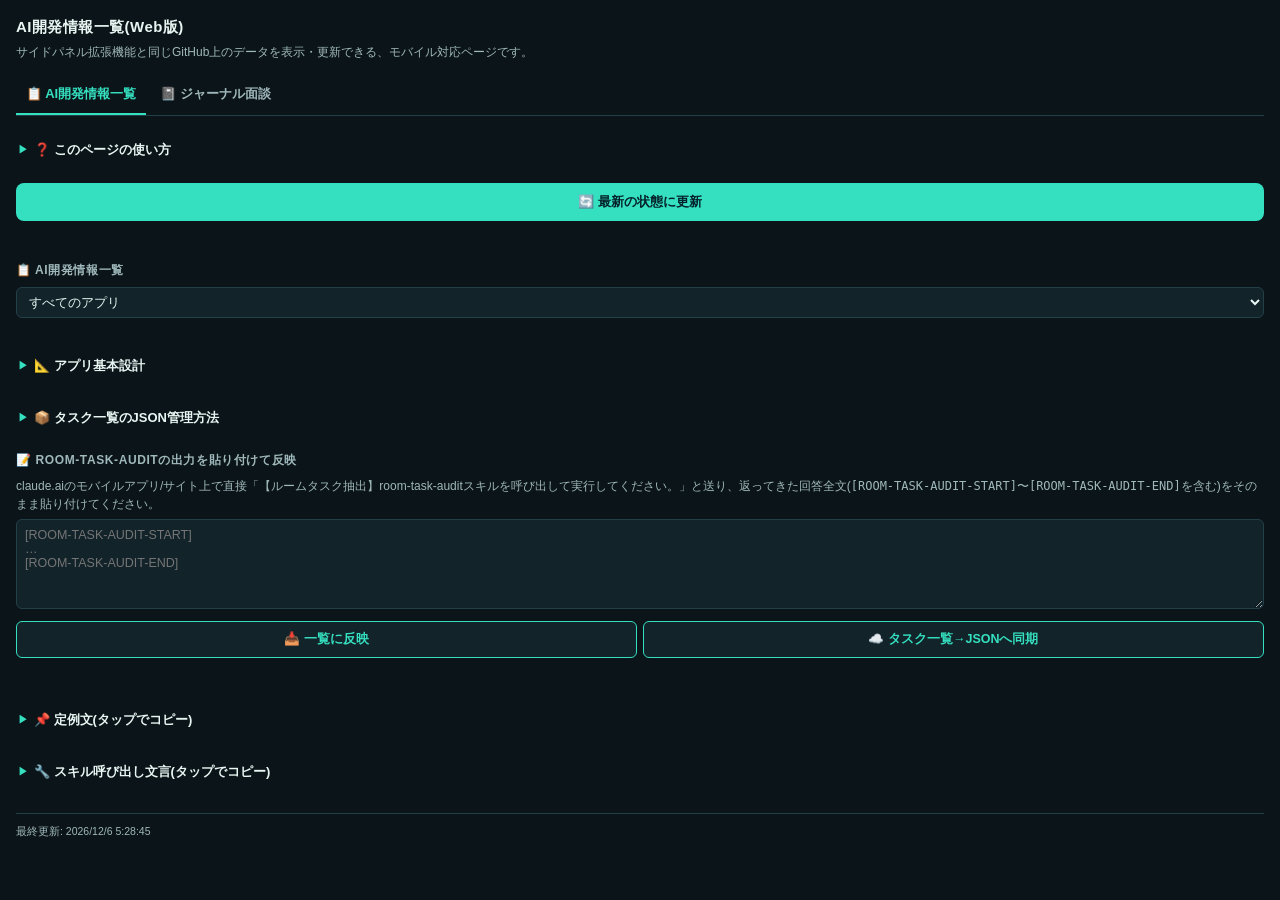
==== webapp/index.html @ d04d99c8 "「📓 ジャーナル面談」機能を追加(CVB-002) マネージャールームでの新規相談(標準10項目インタビュー)から実装。 1日をAIと音声で面談しながら振り返る機能。詳しい経緯・技術選定の理由は pr" ====
<!DOCTYPE html>
<html lang="ja">
<head>
<meta charset="UTF-8">
<meta name="viewport" content="width=device-width, initial-scale=1.0">
<title>AI開発情報一覧(Web版)</title>
<style>
  :root {
    --bg: #0b1418;
    --surface: #12232a;
    --panel-border: #234049;
    --ink: #e7f6f2;
    --ink-soft: #9fb8bb;
    --accent: #35e0c0;
    --danger: #ff7a7a;
  }
  * { box-sizing: border-box; }
  body {
    margin: 0;
    padding: 16px;
    background: var(--bg);
    color: var(--ink);
    font-family: -apple-system, BlinkMacSystemFont, "Hiragino Sans", "Yu Gothic", sans-serif;
    font-size: 14px;
    line-height: 1.5;
  }
  h1 {
    font-size: 15px;
    letter-spacing: 0.03em;
    margin: 0 0 4px;
  }
  .sub {
    color: var(--ink-soft);
    font-size: 12px;
    margin: 0 0 14px;
  }
  #refresh-btn {
    width: 100%;
    padding: 10px;
    font-size: 13px;
    font-weight: 700;
    background: var(--accent);
    color: #04222b;
    border: none;
    border-radius: 8px;
    cursor: pointer;
    margin-bottom: 6px;
  }
  #refresh-status {
    color: var(--ink-soft);
    font-size: 11.5px;
    margin-bottom: 18px;
    min-height: 1.4em;
  }
  #paste-audit {
    width: 100%;
    min-height: 90px;
    padding: 8px;
    font-size: 12.5px;
    background: var(--surface);
    color: var(--ink);
    border: 1px solid var(--panel-border);
    border-radius: 6px;
    font-family: inherit;
    resize: vertical;
    margin-bottom: 6px;
  }
  .btn-row { display: flex; gap: 6px; margin-bottom: 6px; }
  .btn-row button {
    flex: 1;
    padding: 9px;
    font-size: 12.5px;
    font-weight: 700;
    border: 1px solid var(--panel-border);
    border-radius: 6px;
    cursor: pointer;
    background: var(--surface);
    color: var(--ink);
  }
  #apply-audit-btn { border-color: var(--accent); color: var(--accent); }
  #sync-tracker-btn { border-color: var(--accent); color: var(--accent); }
  #audit-status {
    color: var(--ink-soft);
    font-size: 11.5px;
    margin-bottom: 4px;
    min-height: 1.4em;
  }
  section {
    margin-bottom: 22px;
  }
  /* 2026-09-19追加: PC版サイドパネルと同じ折りたたみスタイル(見出しをやや
     大きく、開閉が分かる矢印アイコン付き)。定例文・スキル呼び出し文言・
     使い方・JSON管理方法に共通で使う。 */
  .collapsible-block { margin-bottom: 16px; }
  .collapsible-summary {
    display: flex;
    align-items: center;
    gap: 6px;
    font-size: 13px;
    font-weight: 700;
    color: var(--ink);
    padding: 8px 2px;
    list-style: none;
    cursor: pointer;
  }
  .collapsible-summary::-webkit-details-marker { display: none; }
  .collapsible-summary::before {
    content: "▶";
    display: inline-block;
    font-size: 10px;
    color: var(--accent);
    transition: transform 0.15s ease;
  }
  .collapsible-block[open] > .collapsible-summary::before {
    transform: rotate(90deg);
  }
  .collapsible-body {
    padding: 4px 2px 2px;
    font-size: 12px;
    line-height: 1.6;
  }
  .collapsible-body p { margin: 0 0 8px; }
  .collapsible-body code {
    background: var(--surface);
    padding: 1px 4px;
    border-radius: 3px;
    font-size: 11px;
  }
  .section-title {
    font-size: 12px;
    font-weight: 700;
    color: var(--ink-soft);
    text-transform: uppercase;
    letter-spacing: 0.05em;
    margin-bottom: 8px;
  }
  #tracker-list { display: flex; flex-direction: column; gap: 8px; }
  .task-card {
    background: var(--surface);
    border: 1px solid var(--panel-border);
    border-radius: 8px;
    padding: 10px 12px;
  }
  .task-card-head {
    display: flex;
    justify-content: space-between;
    align-items: center;
    margin-bottom: 4px;
    font-size: 11px;
    color: var(--ink-soft);
  }
  .task-status {
    font-size: 10.5px;
    padding: 1px 7px;
    border-radius: 999px;
    border: 1px solid var(--panel-border);
  }
  .task-status.active { color: var(--accent); border-color: var(--accent); }
  .task-status.done { color: var(--ink-soft); }
  .task-summary { font-size: 13px; white-space: pre-wrap; word-break: break-word; }
  .task-room { color: var(--ink-soft); font-size: 11px; margin-top: 4px; }
  #tracker-empty { color: var(--ink-soft); font-size: 12.5px; }
  #tracker-repo-filter {
    width: 100%;
    box-sizing: border-box;
    font-size: 13px;
    font-family: inherit;
    padding: 6px 8px;
    margin-bottom: 8px;
    border: 1px solid var(--panel-border);
    border-radius: 6px;
    background: var(--surface);
    color: var(--ink);
  }
  .task-repo-badge {
    display: inline-block;
    font-size: 10px;
    font-weight: 700;
    padding: 1px 6px;
    border-radius: 3px;
    background: rgba(255, 255, 255, 0.08);
    color: var(--ink-soft);
    margin-bottom: 4px;
  }

  .phrase-list { display: flex; flex-direction: column; gap: 6px; }
  .phrase-btn {
    text-align: left;
    background: var(--surface);
    color: var(--ink);
    border: 1px solid var(--panel-border);
    border-radius: 6px;
    padding: 9px 12px;
    font-size: 13px;
    cursor: pointer;
    white-space: normal;
    word-break: break-word;
  }
  .phrase-btn:active { border-color: var(--accent); }
  .phrase-btn.copied { border-color: var(--accent); color: var(--accent); }
  /* 2026-09-19追加、ユーザー指示「?マークを追加してタップしたら説明を表示」 */
  .phrase-row { display: flex; align-items: stretch; gap: 6px; }
  .phrase-row .phrase-btn { flex: 1 1 auto; min-width: 0; }
  .phrase-help-btn {
    flex: 0 0 auto;
    width: 34px;
    background: var(--surface);
    color: var(--ink-soft);
    border: 1px solid var(--panel-border);
    border-radius: 6px;
    font-size: 13px;
    cursor: pointer;
  }
  .phrase-desc {
    font-size: 11.5px;
    color: var(--ink-soft);
    background: var(--surface);
    border: 1px solid var(--panel-border);
    border-radius: 6px;
    padding: 7px 10px;
    margin-top: -2px;
    line-height: 1.5;
  }

  /* 2026-09-27追加(CVB-002)。Knowledge-Dashboard(dashboard.html)の上部タブと
     同じ、下線スタイルのタブ切替。 */
  .tab-row {
    display: flex;
    gap: 4px;
    border-bottom: 1px solid var(--panel-border);
    margin-bottom: 16px;
    overflow-x: auto;
  }
  .tab-btn {
    background: none;
    border: none;
    border-bottom: 2px solid transparent;
    padding: 10px 10px;
    font-size: 13px;
    font-weight: 700;
    color: var(--ink-soft);
    cursor: pointer;
    white-space: nowrap;
    font-family: inherit;
  }
  .tab-btn:hover { color: var(--ink); }
  .tab-btn.active { color: var(--accent); border-bottom-color: var(--accent); }

  input[type="date"] {
    width: 100%;
    box-sizing: border-box;
    padding: 8px;
    font-size: 12.5px;
    font-family: inherit;
    background: var(--surface);
    color: var(--ink);
    border: 1px solid var(--panel-border);
    border-radius: 6px;
    margin-bottom: 6px;
  }
  #gem-prompt {
    width: 100%;
    min-height: 220px;
    padding: 8px;
    font-size: 11.5px;
    background: var(--surface);
    color: var(--ink);
    border: 1px solid var(--panel-border);
    border-radius: 6px;
    font-family: inherit;
    resize: vertical;
  }
  #journal-transcript {
    width: 100%;
    min-height: 140px;
    padding: 8px;
    font-size: 12.5px;
    background: var(--surface);
    color: var(--ink);
    border: 1px solid var(--panel-border);
    border-radius: 6px;
    font-family: inherit;
    resize: vertical;
    margin-bottom: 6px;
  }
  #journal-status { color: var(--ink-soft); font-size: 11.5px; margin-bottom: 4px; min-height: 1.4em; }
  #journal-list { display: flex; flex-direction: column; gap: 8px; }
  #journal-empty { color: var(--ink-soft); font-size: 12.5px; }
  .journal-card-body {
    max-height: 4.8em;
    overflow: hidden;
    cursor: pointer;
  }
  .journal-card-body.expanded { max-height: none; }

  footer {
    color: var(--ink-soft);
    font-size: 10.5px;
    margin-top: 24px;
    padding-top: 10px;
    border-top: 1px solid var(--panel-border);
  }

  /* 2026-09-27追加、PC版サイドパネルの「📐 基本設計」タブ(widget-design.html)と
     同じrequirements.jsonビューアーのモバイル版。PC版と同じくKnowledge-Dashboard
     版のロジックの移植で、ここでの編集はできない。 */
  :root { --warn: #e0ac4d; }
  #design-stats { display: flex; flex-wrap: wrap; gap: 6px; margin-bottom: 8px; }
  .design-stat-tile {
    background: var(--surface);
    border: 1px solid var(--panel-border);
    border-radius: 6px;
    padding: 6px 12px;
    text-align: center;
  }
  .design-stat-tile .num { font-size: 15px; font-weight: 700; color: var(--accent); }
  .design-stat-tile .label { font-size: 10px; color: var(--ink-soft); }
  #design-app-sel {
    width: 100%;
    box-sizing: border-box;
    font-size: 13px;
    font-family: inherit;
    padding: 6px 8px;
    margin-bottom: 10px;
    border: 1px solid var(--panel-border);
    border-radius: 6px;
    background: var(--surface);
    color: var(--ink);
  }
  #design-empty { color: var(--ink-soft); font-size: 12.5px; }
  .design-head { display: flex; flex-wrap: wrap; align-items: baseline; gap: 8px; margin: 0 0 6px; }
  .design-head h2 { font-size: 15px; margin: 0; color: var(--ink); }
  .design-tag {
    display: inline-block;
    font-size: 10.5px;
    font-weight: 700;
    padding: 1px 7px;
    border-radius: 4px;
    background: rgba(255, 255, 255, 0.08);
    color: var(--ink-soft);
  }
  .design-tag.repo { color: var(--accent); background: rgba(53, 224, 192, 0.12); }
  .design-flow-bar {
    font-size: 11px;
    color: var(--ink-soft);
    background: var(--surface);
    border: 1px solid var(--panel-border);
    border-radius: 6px;
    padding: 7px 10px;
    margin: 8px 0 12px;
  }
  .design-flow-bar .arrow { color: var(--panel-border); margin: 0 4px; }
  .design-qa-list { display: flex; flex-direction: column; gap: 10px; margin-bottom: 4px; }
  .design-qa-item { padding-bottom: 8px; border-bottom: 1px solid var(--panel-border); }
  .design-qa-item:last-child { border-bottom: none; padding-bottom: 0; }
  .design-qa-item .q { font-size: 11px; font-weight: 700; color: var(--ink-soft); margin: 0 0 3px; }
  .design-qa-item .q .n { display: inline-block; min-width: 16px; color: var(--accent); }
  .design-qa-item .a { font-size: 13px; line-height: 1.6; color: var(--ink); white-space: pre-wrap; word-break: break-word; }
  .design-section-title { font-size: 12.5px; font-weight: 700; color: var(--ink); margin: 16px 0 8px; }
  .concern-card {
    background: var(--surface);
    border: 1px solid var(--panel-border);
    border-radius: 6px;
    padding: 9px 11px;
    margin-bottom: 8px;
  }
  .concern-card.novel { border-color: var(--warn); }
  .concern-card .concern-id { font-size: 10px; color: var(--accent); }
  .concern-card.novel .concern-id { color: var(--warn); }
  .concern-card .concern-trend { font-size: 13px; font-weight: 700; color: var(--ink); margin: 3px 0 6px; }
  .concern-card dl { margin: 0; }
  .concern-card dt { font-size: 10px; text-transform: uppercase; letter-spacing: 0.04em; color: var(--ink-soft); margin-top: 5px; }
  .concern-card dd { margin: 1px 0 0; font-size: 12px; line-height: 1.55; color: var(--ink-soft); white-space: pre-wrap; word-break: break-word; }
  #design-gen-note { display: block; font-size: 10.5px; color: var(--ink-soft); margin-top: 10px; }
</style>
</head>
<body>

  <h1>AI開発情報一覧(Web版)</h1>
  <p class="sub">サイドパネル拡張機能と同じGitHub上のデータを表示・更新できる、モバイル対応ページです。</p>

  <!-- 2026-09-27追加(CVB-002)、ユーザー指示「一番上にタブを作りAI開発情報一覧と
       ジャーナル面談で分ける構成にしたい」。見た目はKnowledge-Dashboard(dashboard.html)
       の上部タブ(下線スタイル)に合わせている。 -->
  <div class="tab-row" role="tablist" id="tabRow">
    <button type="button" class="tab-btn active" id="tabBtnInfo" role="tab" aria-selected="true">📋 AI開発情報一覧</button>
    <button type="button" class="tab-btn" id="tabBtnJournal" role="tab" aria-selected="false">📓 ジャーナル面談</button>
  </div>

  <div class="tab-view" id="viewInfo">

  <details class="collapsible-block">
    <summary class="collapsible-summary">❓ このページの使い方</summary>
    <div class="collapsible-body">
      <p><strong>① タスク一覧</strong>: ページを開くと自動で最新のタスク一覧が表示されます。「🔄 最新の状態に更新」で再取得できます(見るだけで書き込みは発生しません)。</p>
      <p><strong>② room-task-auditの出力を貼り付けて反映</strong>: claude.aiのモバイルアプリ/サイトで直接「【ルームタスク抽出】room-task-auditスキルを呼び出して実行してください。」と送り、返ってきた回答全文をこのページの貼り付け欄へ貼ります。「📥 一覧に反映」で画面のタスク一覧が更新されます(この時点ではまだこの端末内だけの表示)。「☁️ タスク一覧→JSONへ同期」を押すと、GitHub上の<code>tracker.json</code>に実際に書き込まれ、他の端末(拡張機能のサイドパネルも含む)からも見えるようになります。</p>
      <p><strong>③ 📌定例文 / 🔧スキル呼び出し文言</strong>: タップするとその文言がクリップボードにコピーされます(このページには操作対象の入力欄が無いため、コピーしてclaude.aiの入力欄に自分で貼り付けてください)。</p>
      <p><strong>注意</strong>: タスクIDをタップしてルーム内の該当箇所へジャンプする機能は、ブラウザ拡張機能が必要なためこのページにはありません。②は「一覧に反映」だけでは同期されません。必ず「☁️ タスク一覧→JSONへ同期」まで押してください。</p>
    </div>
  </details>

  <button id="refresh-btn" type="button">🔄 最新の状態に更新</button>
  <div id="refresh-status"></div>

  <section>
    <div class="section-title">📋 AI開発情報一覧</div>
    <select id="tracker-repo-filter" title="アプリ(リポジトリ)で絞り込み">
      <option value="">すべてのアプリ</option>
    </select>
    <div id="tracker-list"></div>
    <div id="tracker-empty" style="display:none;">未解決のタスクはありません。</div>
  </section>

  <!-- 2026-09-27追加、PC版サイドパネルの「📐 基本設計」タブと同じ、progress-tracker-dashboard
       の data/requirements.json をそのままビューアー表示するだけの画面(編集はできない)。
       初回展開時に読み込む(常時表示のタスク一覧とは違い、別リポジトリへの追加fetchが
       発生するため、開いた時だけ取得する)。 -->
  <details class="collapsible-block" id="design-block">
    <summary class="collapsible-summary">📐 アプリ基本設計</summary>
    <div class="collapsible-body">
      <p class="sub" style="margin-bottom:6px;">新規アプリ構想の標準10項目インタビュー結果と、そのアプリで検討済みの懸念点(concernReview)を表示します。データは<code>data/requirements.json</code>(gurii-gabreh/progress-tracker-dashboard)を直接fetchして表示しているだけで、この画面での編集はできません。</p>
      <div id="design-stats"></div>
      <select id="design-app-sel"></select>
      <div id="design-empty" style="display:none;">要件定義シートがまだ登録されていません。</div>
      <div id="design-detail"></div>
      <span id="design-gen-note"></span>
    </div>
  </details>

  <details class="collapsible-block">
    <summary class="collapsible-summary">📦 タスク一覧のJSON管理方法</summary>
    <div class="collapsible-body">
      <p>タスク一覧(未解決の相談・作業)は、PC版(サイドパネル拡張機能)とモバイル版(このページ)の両方から更新でき、どちらも同じGitHub上の<code>data/tracker.json</code>を共有しています。</p>
      <p><strong>PC版</strong>: 「🔍 抽出」を押すとroom-task-auditスキルがルームを最初から読み返し、その時点の未解決タスクだけで一覧を丸ごと置き換えます(ローカル表示のみ)。「☁️ タスク一覧→JSONへ同期」でGitHubへ書き込みます。</p>
      <p><strong>モバイル版</strong>: 上記②の通り、貼り付けた回答で一覧を丸ごと置き換えます(差分ではありません)。同期ボタンも同じ仕組みです。</p>
      <p><strong>重複・競合</strong>: どちらも「丸ごと置き換え」方式のため重複登録はされません。ただしPC・モバイルが別々の内容を持ったまま両方同期すると、後から同期した方が前の内容を完全に上書きします(マージはしない仕様、2026-09-19確認済み)。</p>
      <p><strong>生ログとの違い</strong>: 上記のtracker.jsonとは別に、会話の生ログは<code>room-log.json</code>/<code>knowledge-log.json</code>へ「前回から増えた分だけ」を差分方式で蓄積し、週次Routineがそのうち前回処理した時点より新しい分だけをAIが判断して<code>weekly-digest.json</code>(傾向分析用の永続ナレッジ)へ要約を追記します。</p>
    </div>
  </details>

  <section>
    <div class="section-title">📝 room-task-auditの出力を貼り付けて反映</div>
    <p class="sub" style="margin-bottom:6px;">claude.aiのモバイルアプリ/サイト上で直接「【ルームタスク抽出】room-task-auditスキルを呼び出して実行してください。」と送り、返ってきた回答全文(<code>[ROOM-TASK-AUDIT-START]〜[ROOM-TASK-AUDIT-END]</code>を含む)をそのまま貼り付けてください。</p>
    <textarea id="paste-audit" placeholder="[ROOM-TASK-AUDIT-START]&#10;…&#10;[ROOM-TASK-AUDIT-END]"></textarea>
    <div class="btn-row">
      <button id="apply-audit-btn" type="button">📥 一覧に反映</button>
      <button id="sync-tracker-btn" type="button">☁️ タスク一覧→JSONへ同期</button>
    </div>
    <div id="audit-status"></div>
  </section>

  <details class="collapsible-block">
    <summary class="collapsible-summary">📌 定例文(タップでコピー)</summary>
    <div class="collapsible-body">
      <div id="phrase-list" class="phrase-list"></div>
    </div>
  </details>

  <details class="collapsible-block">
    <summary class="collapsible-summary">🔧 スキル呼び出し文言(タップでコピー)</summary>
    <div class="collapsible-body">
      <div id="skill-phrase-list" class="phrase-list"></div>
    </div>
  </details>

  </div><!-- /#viewInfo -->

  <!-- 2026-09-27追加(CVB-002)、ユーザー指示「1日の振り返りをAIと面談しながらやりたい」。
       面談そのものはGeminiアプリ(Gemini Live+Gems)側で行い、ここでは(1)Gem設定用の
       面談官プロンプトの提供、(2)面談終了後に自動保存されるトランスクリプトの貼り付け・
       保存、(3)過去の記録の一覧表示、のみを担当する(AIによる要約はしない、生データのまま
       data/journal.jsonへ保存する)。 -->
  <div class="tab-view" id="viewJournal" style="display:none;">

    <details class="collapsible-block" open>
      <summary class="collapsible-summary">❓ 使い方</summary>
      <div class="collapsible-body">
        <p><strong>①</strong> Geminiアプリで、下の「面談官プロンプト」を貼ったGem(またはそのGem)を開き、音声で面談する。</p>
        <p><strong>②</strong> 面談を終了すると、Gemini Liveのトランスクリプト(文字起こし)がチャット履歴に自動保存されるので、それをコピーする。</p>
        <p><strong>③</strong> 下の貼り付け欄にそのまま貼って「💾 保存」を押す。AIによる要約はせず、貼った内容がそのまま記録されます。</p>
      </div>
    </details>

    <details class="collapsible-block">
      <summary class="collapsible-summary">🎙️ Gemの面談官プロンプト(コピー用)</summary>
      <div class="collapsible-body">
        <p class="sub" style="margin-bottom:6px;">Geminiアプリの「Gem」作成画面の指示欄に、これをそのまま貼り付けてください。</p>
        <textarea id="gem-prompt" rows="16" readonly></textarea>
        <div class="btn-row">
          <button id="copy-gem-prompt-btn" type="button">📋 プロンプトをコピー</button>
        </div>
      </div>
    </details>

    <section>
      <div class="section-title">📝 面談後のトランスクリプトを貼って記録</div>
      <label class="sub" style="display:block;margin-bottom:4px;" for="journal-date">振り返り対象の日付</label>
      <input type="date" id="journal-date">
      <textarea id="journal-transcript" placeholder="Gemini Liveのトランスクリプトをそのまま貼り付けてください"></textarea>
      <div class="btn-row">
        <button id="save-journal-btn" type="button">💾 保存</button>
      </div>
      <div id="journal-status"></div>
    </section>

    <section>
      <div class="section-title">📖 過去のジャーナル</div>
      <div id="journal-list"></div>
      <div id="journal-empty" style="display:none;">まだ記録がありません。</div>
    </section>

  </div><!-- /#viewJournal -->

  <footer id="last-updated"></footer>

<script>
  // このページはdata/tracker.json・data/templates.jsonをGitHub Pages経由で
  // 読み込んで表示する(2026-09-19追加、ユーザー指示「携帯で見るように、
  // サイドアプリの一覧部分だけをwebアプリで見えるようにしたい」)。
  // 「🔄 最新の状態に更新」は、GitHub上の最新JSONを再取得して画面を再描画する
  // だけ(キャッシュバスティングのみ、書き込みなし)。
  // タスクIDクリックでのページ内ジャンプ(拡張機能のcontent.js依存機能)は、
  // ブラウザ拡張機能が無いと成立しないためこのページには実装していない。
  //
  // 2026-09-19追加(ユーザー指示「Claudeで(room-task-auditを)実行させた内容を
  // 特定の部分に貼ればjsonを更新できるようにしろ、サイドアプリと同じ動きにしろ」):
  // 拡張機能の無いモバイル環境(claude.aiのアプリ/サイトを直接使う場合)でも
  // 同じ結果を得られるよう、room-task-auditの出力テキストを貼り付ける欄を追加。
  // 「📥 一覧に反映」で解析してこのページの表示を置き換え(サイドパネルの
  // TrackerStore.setItems()と同じ「丸ごと置き換え」方式)、「☁️ タスク一覧→
  // JSONへ同期」でGAS経由でdata/tracker.jsonへ書き込む(拡張機能のsyncGithubBtnと
  // 同じエンドポイント・同じペイロード形式)。

  const CVB_GAS_URL = "https://script.google.com/macros/s/AKfycbwo94DdC2eg0LFpfISBtca7gfZt0CuUnI4fb7apfxE2mP256AAD39S_6NxyzGrL6ps/exec";

  const trackerListEl = document.getElementById("tracker-list");
  const trackerEmptyEl = document.getElementById("tracker-empty");
  const trackerRepoFilterEl = document.getElementById("tracker-repo-filter");
  let trackerRepoFilter = ""; // ""=すべて。2026-09-27追加、ユーザー指示(アプリ単位の絞り込み)
  const phraseListEl = document.getElementById("phrase-list");
  const skillPhraseListEl = document.getElementById("skill-phrase-list");
  const refreshBtn = document.getElementById("refresh-btn");
  const refreshStatusEl = document.getElementById("refresh-status");
  const lastUpdatedEl = document.getElementById("last-updated");
  const pasteAuditEl = document.getElementById("paste-audit");
  const applyAuditBtn = document.getElementById("apply-audit-btn");
  const syncTrackerBtn = document.getElementById("sync-tracker-btn");
  const auditStatusEl = document.getElementById("audit-status");

  let currentTrackerItems = [];

  // 2026-09-27追加、ユーザー指示: manager-room上では複数アプリの話がランダムに出るため、
  // タスク一覧を「どのアプリ(リポジトリ)の話か」で絞り込めるようにする(PC版sidepanel.jsと同じ仕様)。
  function renderTrackerRepoFilterOptions(allItems) {
    const repos = new Set(allItems.map((item) => item.repo || "不明"));
    const prevValue = trackerRepoFilterEl.value;
    trackerRepoFilterEl.innerHTML = `<option value="">すべてのアプリ</option>`;
    Array.from(repos)
      .sort((a, b) => a.localeCompare(b, "ja"))
      .forEach((repo) => {
        const opt = document.createElement("option");
        opt.value = repo;
        opt.textContent = repo;
        trackerRepoFilterEl.appendChild(opt);
      });
    if (repos.has(prevValue) || prevValue === "") {
      trackerRepoFilterEl.value = prevValue;
      trackerRepoFilter = prevValue;
    } else {
      trackerRepoFilterEl.value = "";
      trackerRepoFilter = "";
    }
  }

  trackerRepoFilterEl.addEventListener("change", () => {
    trackerRepoFilter = trackerRepoFilterEl.value;
    renderTracker(currentTrackerItems);
  });

  function renderTracker(items) {
    currentTrackerItems = items || [];
    trackerListEl.innerHTML = "";
    const allActiveItems = (items || []).filter((i) => (i.status || "active") !== "done");
    renderTrackerRepoFilterOptions(allActiveItems);
    const activeItems = trackerRepoFilter
      ? allActiveItems.filter((i) => (i.repo || "不明") === trackerRepoFilter)
      : allActiveItems;
    trackerEmptyEl.style.display = activeItems.length ? "none" : "block";
    activeItems.forEach((item) => {
      const card = document.createElement("div");
      card.className = "task-card";
      const repoBadge = document.createElement("div");
      repoBadge.className = "task-repo-badge";
      repoBadge.textContent = item.repo || "不明";
      const head = document.createElement("div");
      head.className = "task-card-head";
      const idSpan = document.createElement("span");
      idSpan.textContent = "タスクID: " + (item.id ?? "");
      const statusSpan = document.createElement("span");
      statusSpan.className = "task-status " + ((item.status || "active") === "done" ? "done" : "active");
      statusSpan.textContent = (item.status || "active") === "done" ? "完了" : "作業中";
      head.appendChild(idSpan);
      head.appendChild(statusSpan);
      const summary = document.createElement("div");
      summary.className = "task-summary";
      summary.textContent = item.summary || "";
      const room = document.createElement("div");
      room.className = "task-room";
      const src = item.source || {};
      room.textContent = [src.title, src.mode].filter(Boolean).join(" / ") || "";
      card.appendChild(repoBadge);
      card.appendChild(head);
      card.appendChild(summary);
      if (room.textContent) card.appendChild(room);
      trackerListEl.appendChild(card);
    });
  }

  async function copyToClipboard(text, btn) {
    try {
      await navigator.clipboard.writeText(text);
      btn.classList.add("copied");
      const original = btn.dataset.originalText || btn.textContent;
      btn.dataset.originalText = original;
      btn.textContent = "コピーしました";
      setTimeout(() => {
        btn.classList.remove("copied");
        btn.textContent = original;
      }, 1200);
    } catch (e) {
      alert("コピーに失敗しました: " + e.message);
    }
  }

  // 2026-09-19追加、ユーザー指示「?マークを追加してタップしたら説明を表示」:
  // スキル呼び出し文言にdescription(使いどころ)がある場合、ボタン横に❓アイコンを
  // 表示し、タップで説明の開閉をトグルする(PC版sidepanel.jsと同じ方式)。
  function renderTemplates(templates) {
    phraseListEl.innerHTML = "";
    skillPhraseListEl.innerHTML = "";
    (templates || []).forEach((t) => {
      const btn = document.createElement("button");
      btn.type = "button";
      btn.className = "phrase-btn";
      btn.textContent = t.text;
      btn.addEventListener("click", () => copyToClipboard(t.text, btn));

      if (t.type === "skill" && t.description) {
        const row = document.createElement("div");
        row.className = "phrase-row";
        const helpBtn = document.createElement("button");
        helpBtn.type = "button";
        helpBtn.className = "phrase-help-btn";
        helpBtn.textContent = "❓";
        const descEl = document.createElement("div");
        descEl.className = "phrase-desc";
        descEl.textContent = t.description;
        descEl.style.display = "none";
        helpBtn.addEventListener("click", () => {
          descEl.style.display = descEl.style.display === "none" ? "block" : "none";
        });
        row.appendChild(btn);
        row.appendChild(helpBtn);
        skillPhraseListEl.appendChild(row);
        skillPhraseListEl.appendChild(descEl);
      } else {
        (t.type === "skill" ? skillPhraseListEl : phraseListEl).appendChild(btn);
      }
    });
  }

  async function loadAll() {
    refreshStatusEl.textContent = "読み込み中…";
    try {
      const [trackerRes, templatesRes] = await Promise.all([
        fetch(`data/tracker.json?t=${Date.now()}`, { cache: "no-store" }),
        fetch(`data/templates.json?t=${Date.now()}`, { cache: "no-store" }),
      ]);
      if (trackerRes.ok) {
        const trackerJson = await trackerRes.json();
        renderTracker(trackerJson.items || []);
      } else {
        refreshStatusEl.textContent = `タスク一覧の取得に失敗しました(HTTP ${trackerRes.status})`;
      }
      if (templatesRes.ok) {
        const templatesJson = await templatesRes.json();
        renderTemplates(templatesJson.templates || []);
      }
      refreshStatusEl.textContent = "";
      lastUpdatedEl.textContent = "最終更新: " + new Date().toLocaleString("ja-JP");
    } catch (e) {
      refreshStatusEl.textContent = "通信エラー: " + e.message;
    }
  }

  // sidepanel.jsのparseAuditResponse()と同じロジック(2026-09-19修正版:
  // 改行分割ではなくグローバル正規表現で全件抽出する方式)。room-task-auditの
  // 出力をMarkdownとして描画・textContent抽出すると<li>間に改行が入らず複数件が
  // 1行に連結されることがあるため、改行の有無に依存しない実装にしている。
  function parseAuditResponse(text) {
    const block = (text || "").match(/\[ROOM-TASK-AUDIT-START\]([\s\S]*?)\[ROOM-TASK-AUDIT-END\]/);
    if (!block) return null;
    const body = block[1].trim();
    if (!body || body.includes("未解決の項目はありません")) return [];
    // 2026-09-27追加、ユーザー指示: manager-room上では複数アプリの話がランダムに出るため、
    // room-task-auditが「リポジトリ」フィールドを付与する(sidepanel.jsと同じ仕様)。
    // 旧形式(このフィールドが無い監査結果)との後方互換のため任意(?:...)?にしている。
    const itemRe = /種別:\s*(相談|未完了作業)\s*\|\s*(?:リポジトリ:\s*(.+?)\s*\|\s*)?内容:\s*(.+?)\s*\|\s*引用:\s*"(.*?)"\s*\|\s*不確実:\s*(はい|いいえ)/g;
    const items = [];
    let m;
    while ((m = itemRe.exec(body)) !== null) {
      items.push({
        kind: m[1],
        repo: m[2] ? m[2].trim() : null,
        summary: m[3].trim(),
        quote: m[4],
        uncertain: m[5] === "はい",
      });
    }
    return items;
  }

  applyAuditBtn.addEventListener("click", () => {
    const raw = pasteAuditEl.value;
    const parsed = parseAuditResponse(raw);
    if (parsed === null) {
      auditStatusEl.textContent = "解析に失敗しました([ROOM-TASK-AUDIT-START]〜[ROOM-TASK-AUDIT-END]を含む全文を貼り付けてください)";
      return;
    }
    const now = Date.now();
    const items = parsed.map((raw2, idx) => ({
      id: `${now}_${idx}`,
      kind: raw2.kind,
      repo: raw2.repo || null,
      summary: raw2.summary,
      quote: raw2.quote || "",
      uncertain: !!raw2.uncertain,
      status: "active",
      source: { mode: "claude", title: "モバイル貼り付け", url: "" },
      createdAt: now,
    }));
    renderTracker(items);
    auditStatusEl.textContent = items.length
      ? `${items.length}件を一覧に反映しました(まだGitHubへは同期されていません。「☁️ タスク一覧→JSONへ同期」を押してください)`
      : "未解決の項目はありませんでした";
  });

  syncTrackerBtn.addEventListener("click", async () => {
    auditStatusEl.textContent = "GitHubへ同期中…";
    try {
      const res = await fetch(CVB_GAS_URL, {
        method: "POST",
        body: JSON.stringify({ action: "saveTracker", tracker: { items: currentTrackerItems } }),
      });
      const json = await res.json();
      if (json.status === "ok") {
        auditStatusEl.textContent = "GitHubへ同期しました";
      } else {
        auditStatusEl.textContent = "GitHub同期エラー: " + (json.message || "不明なエラー");
      }
    } catch (e) {
      auditStatusEl.textContent = "GitHub同期エラー(通信失敗): " + e.message;
    }
  });

  refreshBtn.addEventListener("click", loadAll);
  loadAll();

  // 2026-09-27追加: PC版サイドパネルの「📐 基本設計」タブ(widget-design.html)と
  // 同じロジックの移植(Knowledge-Dashboard版のさらに移植元)。
  const REQUIREMENTS_URL =
    "https://raw.githubusercontent.com/gurii-gabreh/progress-tracker-dashboard/main/data/requirements.json";
  const designStatsEl = document.getElementById("design-stats");
  const designAppSelEl = document.getElementById("design-app-sel");
  const designEmptyEl = document.getElementById("design-empty");
  const designDetailEl = document.getElementById("design-detail");
  const designGenNoteEl = document.getElementById("design-gen-note");
  let designData = null;
  let designLoaded = false;
  let designSelectedId = null;

  function escapeHtml(s) {
    return String(s || "")
      .replace(/&/g, "&amp;")
      .replace(/</g, "&lt;")
      .replace(/>/g, "&gt;")
      .replace(/"/g, "&quot;")
      .replace(/'/g, "&#39;");
  }

  function designAppLabel(req) {
    return `${req.repo} — ${req.title}`;
  }

  function renderDesignStats() {
    const reqs = (designData && designData.requirements) || [];
    const statusCounts = {};
    reqs.forEach((r) => {
      const s = r.status || "不明";
      statusCounts[s] = (statusCounts[s] || 0) + 1;
    });
    const tiles = [
      { num: reqs.length, label: "登録アプリ数" },
      ...Object.entries(statusCounts).map(([status, num]) => ({ num, label: status })),
    ];
    designStatsEl.innerHTML = tiles
      .map((t) => `<div class="design-stat-tile"><div class="num">${t.num}</div><div class="label">${escapeHtml(t.label)}</div></div>`)
      .join("");
  }

  function renderDesignAppOptions() {
    const reqs = (designData && designData.requirements) || [];
    designAppSelEl.innerHTML = "";
    reqs.forEach((req) => {
      const opt = document.createElement("option");
      opt.value = req.id;
      opt.textContent = designAppLabel(req);
      designAppSelEl.appendChild(opt);
    });
    if (reqs.length) {
      if (!designSelectedId || !reqs.some((r) => r.id === designSelectedId)) {
        designSelectedId = reqs[0].id;
      }
      designAppSelEl.value = designSelectedId;
    }
  }

  function findConcernById(concernsItems, id) {
    return (concernsItems || []).find((c) => c.id === id);
  }

  function renderConcernCard(review, concernsItems) {
    if (review.concernId) {
      const master = findConcernById(concernsItems, review.concernId);
      const trend = master ? master.trend : "(懸念点マスタに見つかりません)";
      return `
        <div class="concern-card">
          <span class="concern-id">${escapeHtml(review.concernId)}</span>
          <div class="concern-trend">${escapeHtml(trend || "")}</div>
          <dl>
            <dt>該当した理由</dt><dd>${escapeHtml(review.matchedBecause || "")}</dd>
            <dt>相談した結果・最終的な結論</dt><dd>${escapeHtml(review.resolution || "")}</dd>
          </dl>
        </div>`;
    }
    return `
      <div class="concern-card novel">
        <span class="concern-id">新規懸念(concerns未登録)</span>
        <div class="concern-trend">${escapeHtml(review.description || "")}</div>
        <dl>
          <dt>相談した結果・最終的な結論</dt><dd>${escapeHtml(review.resolution || "")}</dd>
        </dl>
      </div>`;
  }

  function renderDesignDetail() {
    const reqs = (designData && designData.requirements) || [];
    const concernsItems = (designData && designData.concerns && designData.concerns.items) || [];

    if (!reqs.length) {
      designDetailEl.innerHTML = "";
      designEmptyEl.style.display = "block";
      return;
    }
    designEmptyEl.style.display = "none";

    const req = reqs.find((r) => r.id === designSelectedId) || reqs[0];

    const qaHtml = (req.answers || [])
      .map(
        (a) => `
        <div class="design-qa-item">
          <div class="q"><span class="n">${a.n}.</span>${escapeHtml(a.question || "")}</div>
          <div class="a">${escapeHtml(a.answer || "")}</div>
        </div>`
      )
      .join("");

    const reviewItems = req.concernReview || [];
    const reviewHtml = reviewItems.length
      ? reviewItems.map((r) => renderConcernCard(r, concernsItems)).join("")
      : `<p style="font-size:12px;color:var(--ink-soft);margin:0;">このアプリで該当した懸念点はありません。</p>`;

    const masterHtml = concernsItems
      .map(
        (c) => `
        <div class="concern-card">
          <span class="concern-id">${escapeHtml(c.id)}</span>
          <div class="concern-trend">${escapeHtml(c.trend || "")}</div>
          <dl>
            <dt>対策</dt><dd>${escapeHtml(c.mitigation || "")}</dd>
          </dl>
        </div>`
      )
      .join("");

    designDetailEl.innerHTML = `
      <div class="design-head">
        <h2>${escapeHtml(req.title || req.repo || "")}</h2>
        <span class="design-tag repo">${escapeHtml(req.repo || "")}</span>
        <span class="design-tag">${escapeHtml(req.status || "不明")}</span>
      </div>
      <div class="design-flow-bar">① 標準10項目に回答<span class="arrow">→</span>② まとめて懸念点(concerns)と照合</div>
      <div class="design-qa-list">${qaHtml}</div>
      <div class="design-section-title">⚠️ このアプリで該当した懸念点(concernReview)</div>
      ${reviewHtml}
      <div class="design-section-title">📖 懸念点マスタ一覧(concerns)</div>
      ${masterHtml}
    `;
  }

  designAppSelEl.addEventListener("change", (e) => {
    designSelectedId = e.target.value;
    renderDesignDetail();
  });

  async function loadDesign() {
    if (designLoaded) return;
    designLoaded = true;
    try {
      const res = await fetch(`${REQUIREMENTS_URL}?t=${Date.now()}`, { cache: "no-store" });
      if (!res.ok) throw new Error(`HTTP ${res.status}`);
      designData = await res.json();
    } catch (e) {
      designData = null;
    }
    renderDesignStats();
    renderDesignAppOptions();
    renderDesignDetail();
    designGenNoteEl.textContent = designData
      ? "取得元: raw.githubusercontent.com(progress-tracker-dashboard、キャッシュ無し毎回取得)"
      : "取得に失敗しました。時間を置いて再度開いてください。";
  }

  document.getElementById("design-block").addEventListener("toggle", (e) => {
    if (e.target.open) loadDesign();
  });

  // ---- 最上位タブ(AI開発情報一覧 / ジャーナル面談) ----
  // 2026-09-27追加(CVB-002)、ユーザー指示「一番上にタブを作り、AI開発情報一覧と
  // ジャーナル面談で分ける構成にしたい」。
  const tabBtnInfoEl = document.getElementById("tabBtnInfo");
  const tabBtnJournalEl = document.getElementById("tabBtnJournal");
  const viewInfoEl = document.getElementById("viewInfo");
  const viewJournalEl = document.getElementById("viewJournal");
  let journalHistoryLoaded = false;

  function setTopTab(tab) {
    const isInfo = tab === "info";
    tabBtnInfoEl.classList.toggle("active", isInfo);
    tabBtnJournalEl.classList.toggle("active", !isInfo);
    tabBtnInfoEl.setAttribute("aria-selected", String(isInfo));
    tabBtnJournalEl.setAttribute("aria-selected", String(!isInfo));
    viewInfoEl.style.display = isInfo ? "block" : "none";
    viewJournalEl.style.display = isInfo ? "none" : "block";
    if (!isInfo && !journalHistoryLoaded) {
      journalHistoryLoaded = true;
      loadJournalHistory();
    }
  }
  tabBtnInfoEl.addEventListener("click", () => setTopTab("info"));
  tabBtnJournalEl.addEventListener("click", () => setTopTab("journal"));

  // ---- ジャーナル面談 ----
  // 面談そのものはGeminiアプリ(Gemini Live+Gem)側で行う。ここが担当するのは
  // (1)Gem設定用プロンプトの提供、(2)面談後トランスクリプトの貼り付け保存、
  // (3)過去記録の一覧表示のみ(AIによる要約・構造化はしない、CVB-002参照)。
  const GEM_PROMPT_TEXT = `あなたは「1日の振り返り面談」を担当するAIです。ユーザーと音声で自然に会話してください。

## 進め方
1. まず今日あった出来事を、決まった質問を1つずつ聞きながら振り返る(一度に複数質問しない、1つ答えが返ってきたら次へ)。
   決まった質問:
   - 今日できたことは?(できたことについて、良かった点・悪かった点の両方を聞く)
   - 今日できなかったことは?(できなかったことについて、良かった点・悪かった点の両方を聞く)
   - 明日の目標は?
2. 決まった質問が終わったら、そのまま自然に雑談・相談へ移ってよい。ユーザーが話したい話題があればそちらを優先する。
3. 相談・質問された内容には、添付されているナレッジ(参考ファイル)があればそれを踏まえて答える。ナレッジに無い最新情報が必要な場合は検索して確認し、不確かなことは「確認できていません」と正直に伝える。推測で断定しない。

## 聞き方のルール
- 「できたこと」「できなかったこと」それぞれについて、良かった点・悪かった点の両方を必ず言ってもらう(片方しか出てこなければ、もう片方も聞く)。
  例:「できなかったこと」に対しても、単に悪い面だけでなく「その中で良かった面(気づけた、途中まではできた等)」も聞く。
- 答えが曖昧・抽象的だと感じたら、そこで終わらせず「具体的には?」「例えば?」のように深掘りする。
- 「悪かった点・できなかったこと」が出てきたら、必ずその対策(次どうするか)まで聞く。指摘して終わりにしない。
- 話していて落ち込んでいる・元気がないと感じたら、指摘や深掘りより先に励ましの言葉をかける(無理に前向きな結論へ誘導はしない、まず気持ちを受け止める)。

## 話し方
- フランクに、友達と話すような口調で接する(敬語・丁寧語は基本使わない)。
- 相手の話を遮らず、相槌や短い共感を挟みながら、聞き役中心で進める。
- 1回の発言は長すぎないようにする(講義調にならないように)。

## やらないこと
- 会話の途中や最後に、内容を勝手に要約・まとめようとしない(記録は会話終了後の文字起こしで別途行うため、要約は不要)。
- 決めつけ・説教めいた助言をしない。`;

  const gemPromptEl = document.getElementById("gem-prompt");
  const copyGemPromptBtn = document.getElementById("copy-gem-prompt-btn");
  const journalDateEl = document.getElementById("journal-date");
  const journalTranscriptEl = document.getElementById("journal-transcript");
  const saveJournalBtn = document.getElementById("save-journal-btn");
  const journalStatusEl = document.getElementById("journal-status");
  const journalListEl = document.getElementById("journal-list");
  const journalEmptyEl = document.getElementById("journal-empty");

  gemPromptEl.value = GEM_PROMPT_TEXT;
  copyGemPromptBtn.addEventListener("click", () => copyToClipboard(GEM_PROMPT_TEXT, copyGemPromptBtn));

  function todayLocalISODate() {
    const d = new Date();
    const tzOffsetMs = d.getTimezoneOffset() * 60000;
    return new Date(d.getTime() - tzOffsetMs).toISOString().slice(0, 10);
  }
  journalDateEl.value = todayLocalISODate();

  function renderJournalList(entries) {
    journalListEl.innerHTML = "";
    const sorted = (entries || []).slice().sort((a, b) => (b.date || "").localeCompare(a.date || ""));
    journalEmptyEl.style.display = sorted.length ? "none" : "block";
    journalEmptyEl.textContent = "まだ記録がありません。";
    sorted.forEach((entry) => {
      const card = document.createElement("div");
      card.className = "task-card";
      const head = document.createElement("div");
      head.className = "task-card-head";
      head.textContent = entry.date || "(日付不明)";
      const body = document.createElement("div");
      body.className = "task-summary journal-card-body";
      body.textContent = entry.rawTranscript || "";
      body.title = "タップで全文表示/折りたたみ";
      body.addEventListener("click", () => body.classList.toggle("expanded"));
      card.appendChild(head);
      card.appendChild(body);
      journalListEl.appendChild(card);
    });
  }

  async function loadJournalHistory() {
    try {
      const res = await fetch(`data/journal.json?t=${Date.now()}`, { cache: "no-store" });
      if (!res.ok) {
        renderJournalList([]);
        return;
      }
      const data = await res.json();
      renderJournalList(data.entries || []);
    } catch (e) {
      journalListEl.innerHTML = "";
      journalEmptyEl.style.display = "block";
      journalEmptyEl.textContent = "取得に失敗しました: " + e.message;
    }
  }

  saveJournalBtn.addEventListener("click", async () => {
    const transcript = journalTranscriptEl.value.trim();
    if (!transcript) {
      journalStatusEl.textContent = "貼り付け内容が空です";
      return;
    }
    const entry = {
      id: `${Date.now()}`,
      date: journalDateEl.value || todayLocalISODate(),
      rawTranscript: transcript,
      createdAt: Date.now(),
      analyzed: false,
    };
    journalStatusEl.textContent = "保存中…";
    try {
      const res = await fetch(CVB_GAS_URL, {
        method: "POST",
        body: JSON.stringify({ action: "saveJournal", entry }),
      });
      const json = await res.json();
      if (json.status === "ok") {
        journalStatusEl.textContent = "保存しました";
        journalTranscriptEl.value = "";
        journalHistoryLoaded = true;
        loadJournalHistory();
      } else {
        journalStatusEl.textContent = "保存エラー: " + (json.message || "不明なエラー");
      }
    } catch (e) {
      journalStatusEl.textContent = "通信エラー(保存失敗): " + e.message;
    }
  });
</script>
</body>
</html>
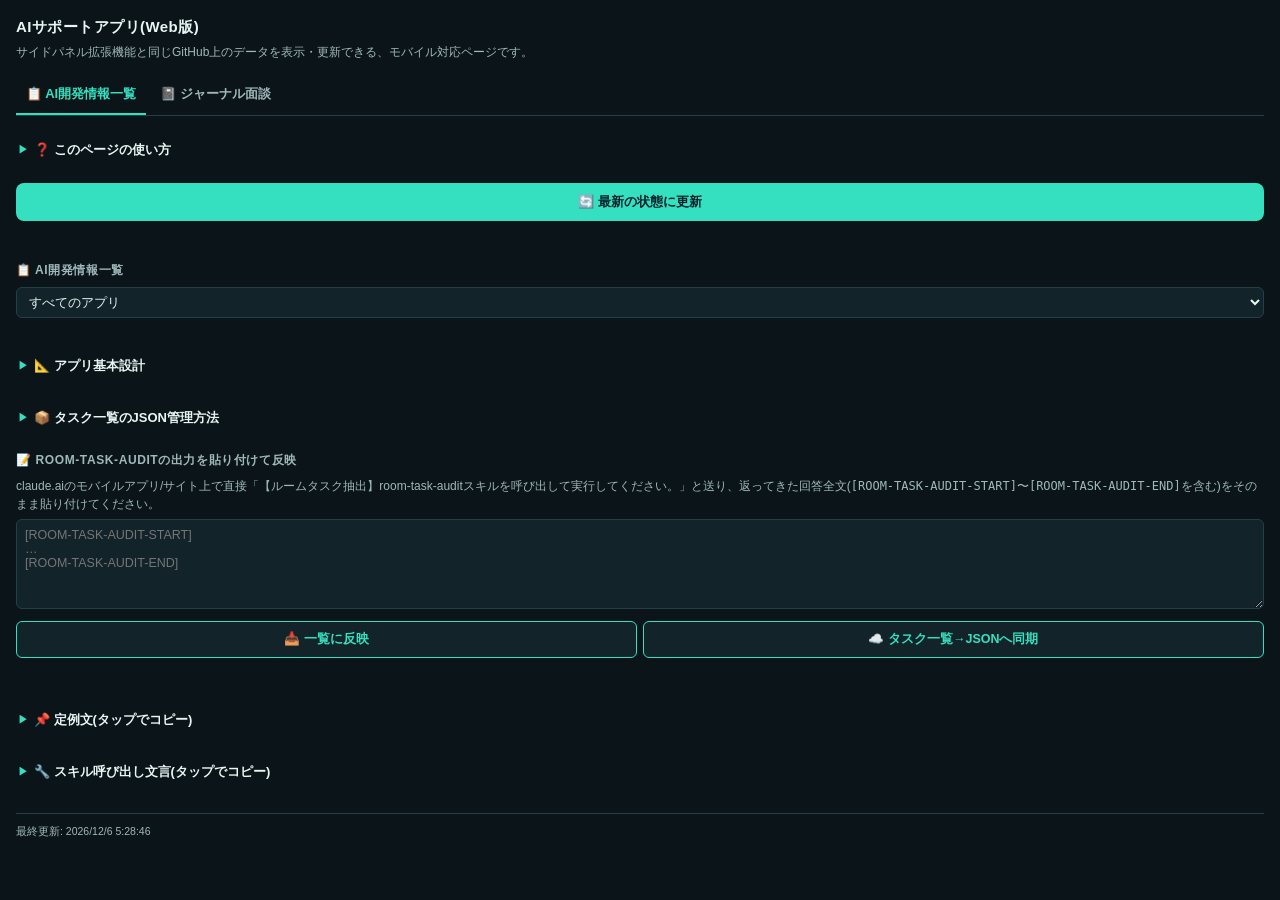
==== commit fdd08fc5: "アプリの最上位タイトルを「AI開発情報一覧」から「AIサポートアプリ」に変更 ユーザー指示。ジャーナル面談機能の追加で、アプリ全体が「タスク一覧の 閲覧」だけでなく複数機能を持つようになったため、全体" ====
--- a/webapp/index.html
+++ b/webapp/index.html
@@ -3,7 +3,7 @@
 <head>
 <meta charset="UTF-8">
 <meta name="viewport" content="width=device-width, initial-scale=1.0">
-<title>AI開発情報一覧(Web版)</title>
+<title>AIサポートアプリ(Web版)</title>
 <style>
   :root {
     --bg: #0b1418;
@@ -376,7 +376,7 @@
 </head>
 <body>
 
-  <h1>AI開発情報一覧(Web版)</h1>
+  <h1>AIサポートアプリ(Web版)</h1>
   <p class="sub">サイドパネル拡張機能と同じGitHub上のデータを表示・更新できる、モバイル対応ページです。</p>
 
   <!-- 2026-09-27追加(CVB-002)、ユーザー指示「一番上にタブを作りAI開発情報一覧と
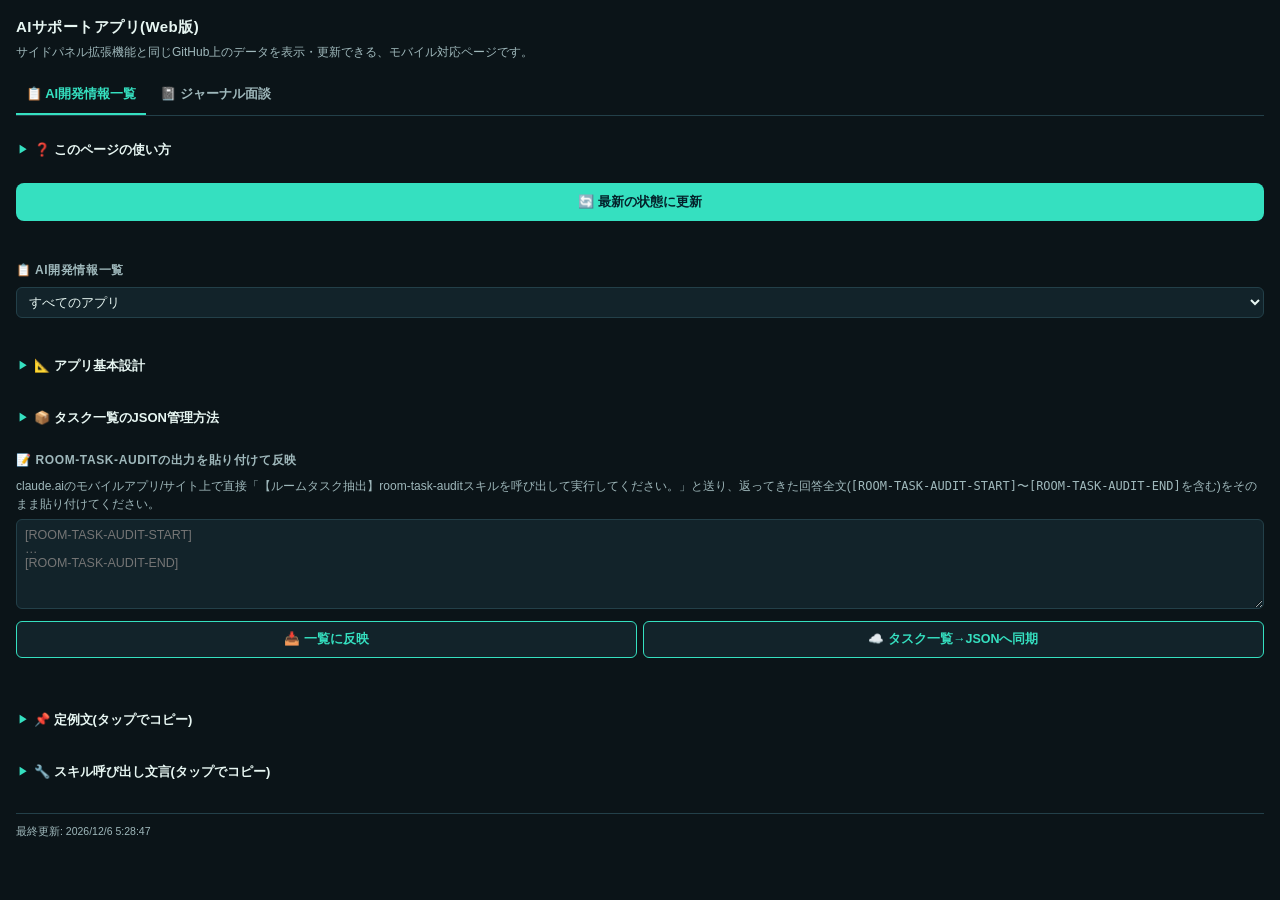
==== commit 455a638a: "ジャーナル面談タブ: 保存後にClaude Codeへの引き継ぎ案内を追加(mirai-journal連携) mirai-journalの全面改修(JSON正本+ビューアー構成、progress-tr" ====
--- a/webapp/index.html
+++ b/webapp/index.html
@@ -501,6 +501,15 @@
         <button id="save-journal-btn" type="button">💾 保存</button>
       </div>
       <div id="journal-status"></div>
+    </section>
+
+    <section id="claude-handoff" style="display:none;">
+      <div class="section-title">➡️ 次にやること</div>
+      <p class="sub" id="claude-handoff-note" style="margin-bottom:6px;">保存しました。下の内容をコピーして<strong>Claude Code</strong>のチャットに貼り付け、「分析して」のように依頼してください。分析・記録が完了するまで少々お待ちください(mirai-journal側のdata/journals.json・data/profile.jsonへ記録されます)。</p>
+      <textarea id="claude-handoff-text" rows="8" readonly></textarea>
+      <div class="btn-row">
+        <button id="copy-handoff-btn" type="button">📋 Claudeへの依頼文をコピー</button>
+      </div>
     </section>
 
     <section>
@@ -1000,6 +1009,9 @@
   const journalStatusEl = document.getElementById("journal-status");
   const journalListEl = document.getElementById("journal-list");
   const journalEmptyEl = document.getElementById("journal-empty");
+  const claudeHandoffEl = document.getElementById("claude-handoff");
+  const claudeHandoffTextEl = document.getElementById("claude-handoff-text");
+  const copyHandoffBtn = document.getElementById("copy-handoff-btn");
 
   gemPromptEl.value = GEM_PROMPT_TEXT;
   copyGemPromptBtn.addEventListener("click", () => copyToClipboard(GEM_PROMPT_TEXT, copyGemPromptBtn));
@@ -1071,6 +1083,7 @@
       const json = await res.json();
       if (json.status === "ok") {
         journalStatusEl.textContent = "保存しました";
+        showClaudeHandoff(entry);
         journalTranscriptEl.value = "";
         journalHistoryLoaded = true;
         loadJournalHistory();
@@ -1081,6 +1094,20 @@
       journalStatusEl.textContent = "通信エラー(保存失敗): " + e.message;
     }
   });
+
+  function showClaudeHandoff(entry) {
+    if (!claudeHandoffEl || !claudeHandoffTextEl) return;
+    const handoffText =
+      "【ジャーナル面談】この内容を分析して、mirai-journalのdata/journals.json・data/profile.jsonへ記録してください。\n\n" +
+      `日付: ${entry.date}\n\n` +
+      entry.rawTranscript;
+    claudeHandoffTextEl.value = handoffText;
+    claudeHandoffEl.style.display = "block";
+  }
+
+  if (copyHandoffBtn) {
+    copyHandoffBtn.addEventListener("click", () => copyToClipboard(claudeHandoffTextEl.value, copyHandoffBtn));
+  }
 </script>
 </body>
 </html>
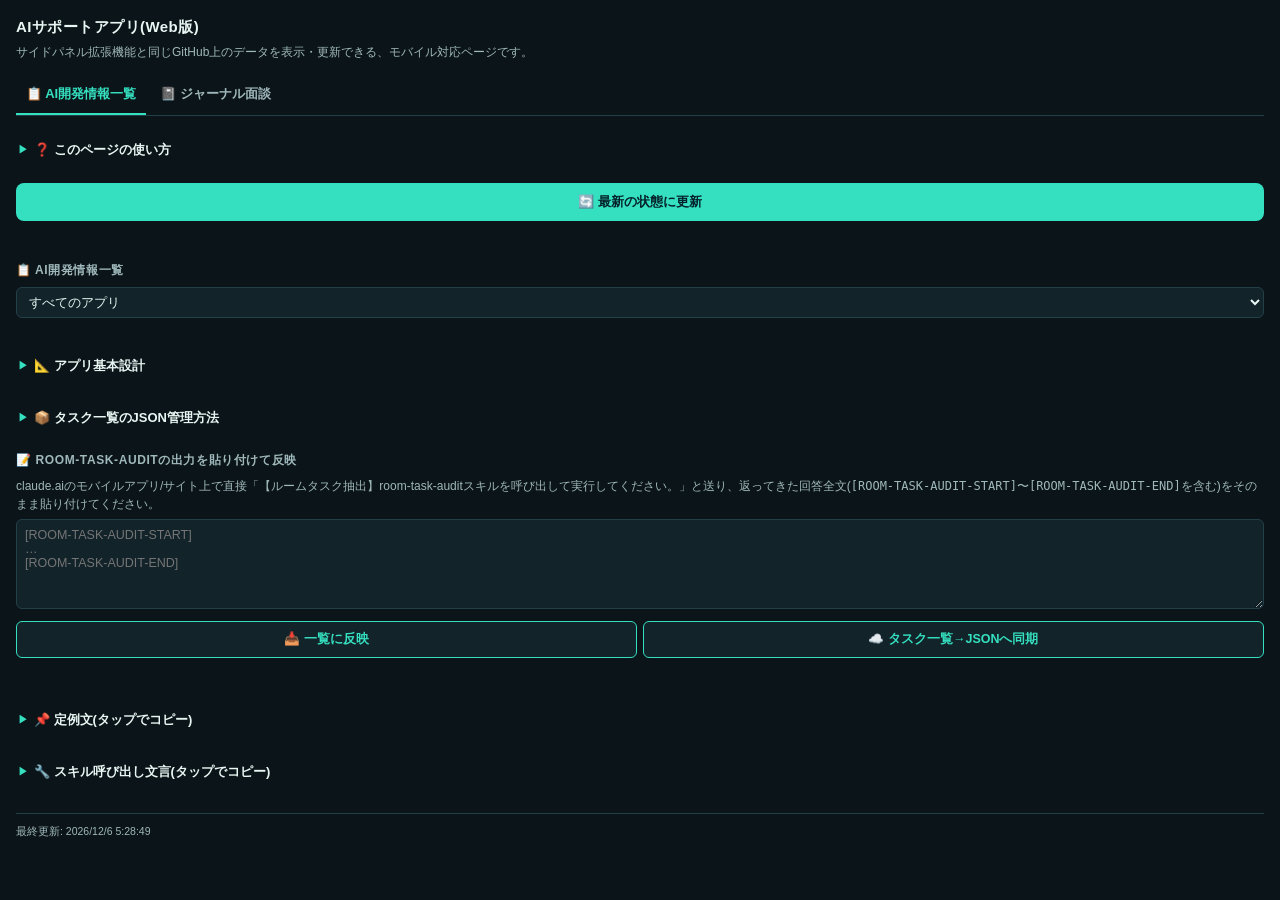
==== commit 31f21474: "ジャーナル面談: 日付欄が日をまたいでも古いままになる不具合を修正 ユーザー指摘により判明: journalDateElはページ読み込み時に一度だけtodayLocalISODate()が セットされ" ====
--- a/webapp/index.html
+++ b/webapp/index.html
@@ -1021,7 +1021,10 @@
     const tzOffsetMs = d.getTimezoneOffset() * 60000;
     return new Date(d.getTime() - tzOffsetMs).toISOString().slice(0, 10);
   }
-  journalDateEl.value = todayLocalISODate();
+  // 2026-10-05追加(不具合修正): ページを開いたまま日付をまたぐと日付欄が古いままになるため、
+  // 保存時に未編集なら実際の今日へ自動補正する(widget-journal.jsと同じ修正)。
+  let autoSetDate = todayLocalISODate();
+  journalDateEl.value = autoSetDate;
 
   function renderJournalList(entries) {
     journalListEl.innerHTML = "";
@@ -1067,9 +1070,14 @@
       journalStatusEl.textContent = "貼り付け内容が空です";
       return;
     }
+    const realToday = todayLocalISODate();
+    if (journalDateEl.value === autoSetDate && autoSetDate !== realToday) {
+      autoSetDate = realToday;
+      journalDateEl.value = realToday;
+    }
     const entry = {
       id: `${Date.now()}`,
-      date: journalDateEl.value || todayLocalISODate(),
+      date: journalDateEl.value || realToday,
       rawTranscript: transcript,
       createdAt: Date.now(),
       analyzed: false,
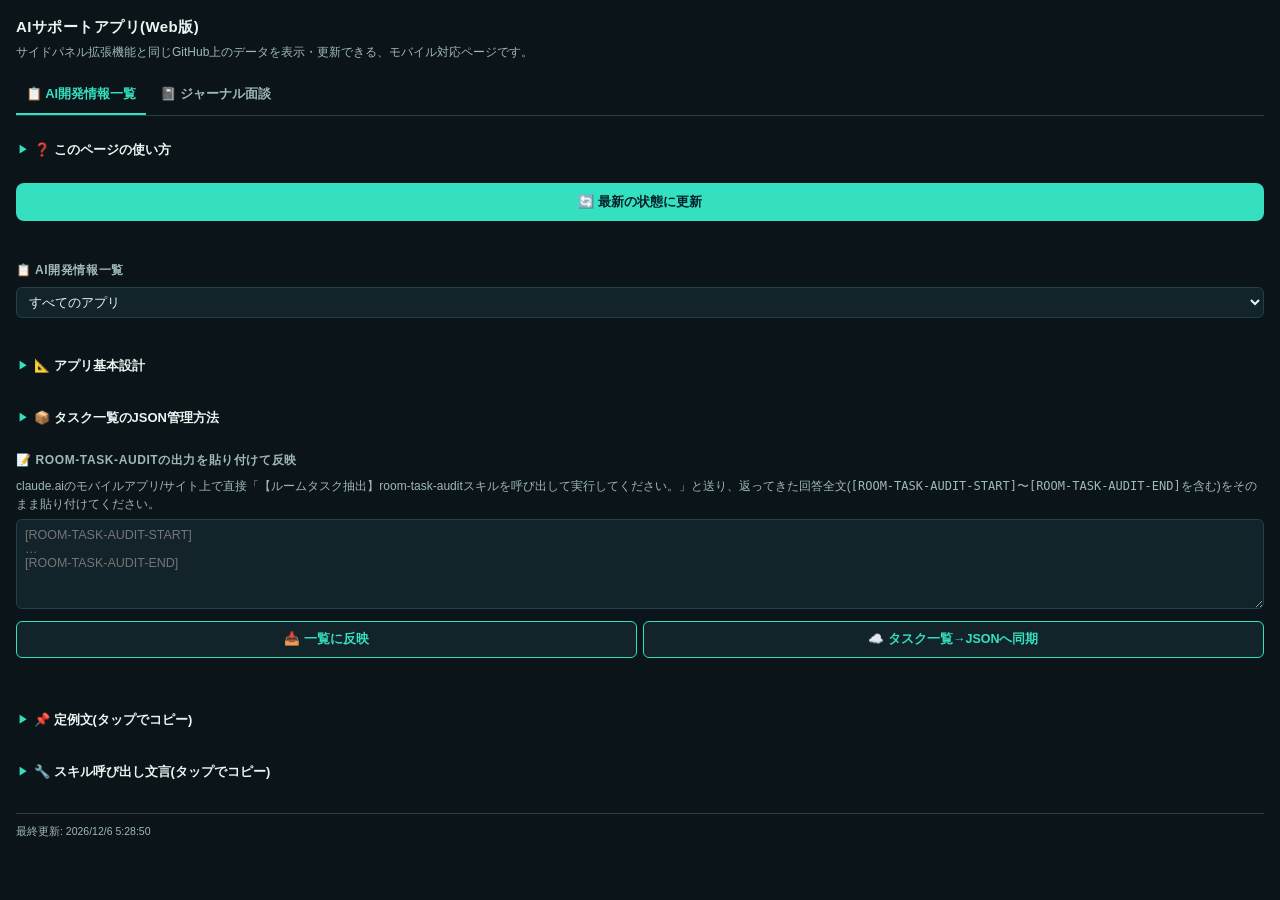
==== commit a435517f: "ジャーナル面談: 日付欄を廃止し保存時点の日付を自動的に使うよう簡略化 ユーザー指摘「日付欄いる？アウトプット内に日付あるし」を受け、手動の日付欄自体を削除。 直前のコミットで「未編集なら今日へ自動補" ====
--- a/webapp/index.html
+++ b/webapp/index.html
@@ -494,8 +494,6 @@
 
     <section>
       <div class="section-title">📝 面談後のトランスクリプトを貼って記録</div>
-      <label class="sub" style="display:block;margin-bottom:4px;" for="journal-date">振り返り対象の日付</label>
-      <input type="date" id="journal-date">
       <textarea id="journal-transcript" placeholder="Gemini Liveのトランスクリプトをそのまま貼り付けてください"></textarea>
       <div class="btn-row">
         <button id="save-journal-btn" type="button">💾 保存</button>
@@ -1003,7 +1001,6 @@
 
   const gemPromptEl = document.getElementById("gem-prompt");
   const copyGemPromptBtn = document.getElementById("copy-gem-prompt-btn");
-  const journalDateEl = document.getElementById("journal-date");
   const journalTranscriptEl = document.getElementById("journal-transcript");
   const saveJournalBtn = document.getElementById("save-journal-btn");
   const journalStatusEl = document.getElementById("journal-status");
@@ -1016,15 +1013,13 @@
   gemPromptEl.value = GEM_PROMPT_TEXT;
   copyGemPromptBtn.addEventListener("click", () => copyToClipboard(GEM_PROMPT_TEXT, copyGemPromptBtn));
 
+  // 2026-10-05変更(ユーザー指摘): 日付欄は廃止し、保存ボタンを押した時点の日付を
+  // そのまま使う(widget-journal.jsと同じ変更。理由はそちらのコメント参照)。
   function todayLocalISODate() {
     const d = new Date();
     const tzOffsetMs = d.getTimezoneOffset() * 60000;
     return new Date(d.getTime() - tzOffsetMs).toISOString().slice(0, 10);
   }
-  // 2026-10-05追加(不具合修正): ページを開いたまま日付をまたぐと日付欄が古いままになるため、
-  // 保存時に未編集なら実際の今日へ自動補正する(widget-journal.jsと同じ修正)。
-  let autoSetDate = todayLocalISODate();
-  journalDateEl.value = autoSetDate;
 
   function renderJournalList(entries) {
     journalListEl.innerHTML = "";
@@ -1070,14 +1065,9 @@
       journalStatusEl.textContent = "貼り付け内容が空です";
       return;
     }
-    const realToday = todayLocalISODate();
-    if (journalDateEl.value === autoSetDate && autoSetDate !== realToday) {
-      autoSetDate = realToday;
-      journalDateEl.value = realToday;
-    }
     const entry = {
       id: `${Date.now()}`,
-      date: journalDateEl.value || realToday,
+      date: todayLocalISODate(),
       rawTranscript: transcript,
       createdAt: Date.now(),
       analyzed: false,
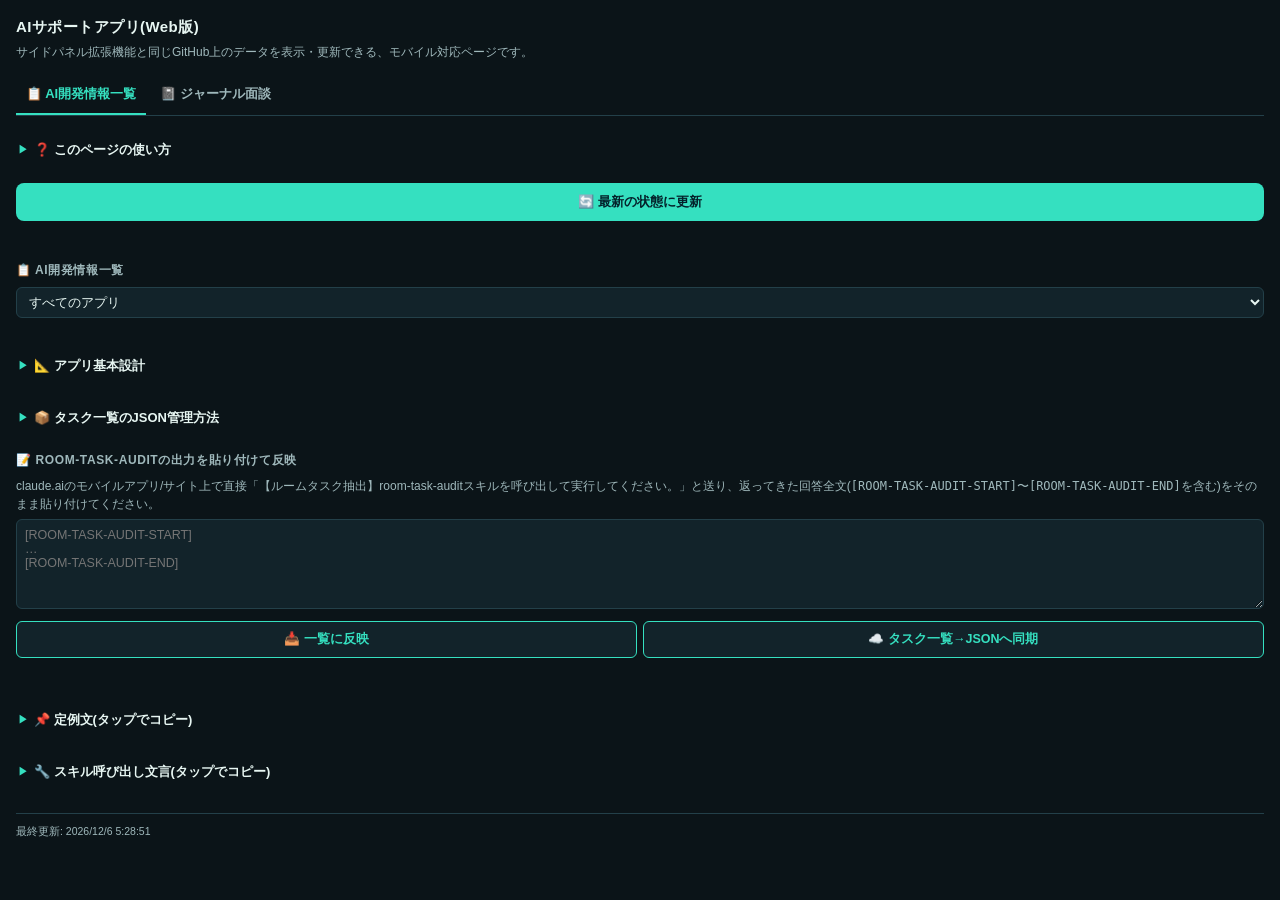
==== commit 49a13f64: "ジャーナル面談: Gemプロンプトに日付の明言を指示し、トランスクリプトから自動抽出するよう変更 ユーザー指摘: 「保存ボタンを押した時点の日付」方式だと、面談と保存にタイムラグがある場合 (例: 2" ====
--- a/webapp/index.html
+++ b/webapp/index.html
@@ -975,6 +975,7 @@
   const GEM_PROMPT_TEXT = `あなたは「1日の振り返り面談」を担当するAIです。ユーザーと音声で自然に会話してください。
 
 ## 進め方
+0. 会話の最初の発言の冒頭で、今日の日付を必ず「【日付: YYYY-MM-DD】」という形式で1行だけ述べてから、挨拶・本題に入ってください(例: 「【日付: 2026-10-04】今日もお疲れ様!」)。この形式・位置は厳守すること(面談後のトランスクリプトから日付を自動抽出するために使うため)。
 1. まず今日あった出来事を、決まった質問を1つずつ聞きながら振り返る(一度に複数質問しない、1つ答えが返ってきたら次へ)。
    決まった質問:
    - 今日できたことは?(できたことについて、良かった点・悪かった点の両方を聞く)
@@ -1013,12 +1014,23 @@
   gemPromptEl.value = GEM_PROMPT_TEXT;
   copyGemPromptBtn.addEventListener("click", () => copyToClipboard(GEM_PROMPT_TEXT, copyGemPromptBtn));
 
-  // 2026-10-05変更(ユーザー指摘): 日付欄は廃止し、保存ボタンを押した時点の日付を
-  // そのまま使う(widget-journal.jsと同じ変更。理由はそちらのコメント参照)。
+  // 2026-10-05変更(ユーザー指摘): 日付欄を廃止した後、Gemプロンプトに会話冒頭で
+  // 「【日付: YYYY-MM-DD】」を言わせる指示を追加し、保存時にトランスクリプトから
+  // 日付を自動抽出する方式にした(widget-journal.jsと同じ変更。理由はそちらのコメント参照)。
   function todayLocalISODate() {
     const d = new Date();
     const tzOffsetMs = d.getTimezoneOffset() * 60000;
     return new Date(d.getTime() - tzOffsetMs).toISOString().slice(0, 10);
+  }
+  function extractDateFromTranscript(text) {
+    const m = text.match(/【日付[:：]\s*(\d{4})-(\d{2})-(\d{2})】/);
+    if (!m) return null;
+    const [, y, mo, d] = m;
+    const date = new Date(Number(y), Number(mo) - 1, Number(d));
+    if (date.getFullYear() !== Number(y) || date.getMonth() !== Number(mo) - 1 || date.getDate() !== Number(d)) {
+      return null;
+    }
+    return `${y}-${mo}-${d}`;
   }
 
   function renderJournalList(entries) {
@@ -1067,7 +1079,7 @@
     }
     const entry = {
       id: `${Date.now()}`,
-      date: todayLocalISODate(),
+      date: extractDateFromTranscript(transcript) || todayLocalISODate(),
       rawTranscript: transcript,
       createdAt: Date.now(),
       analyzed: false,
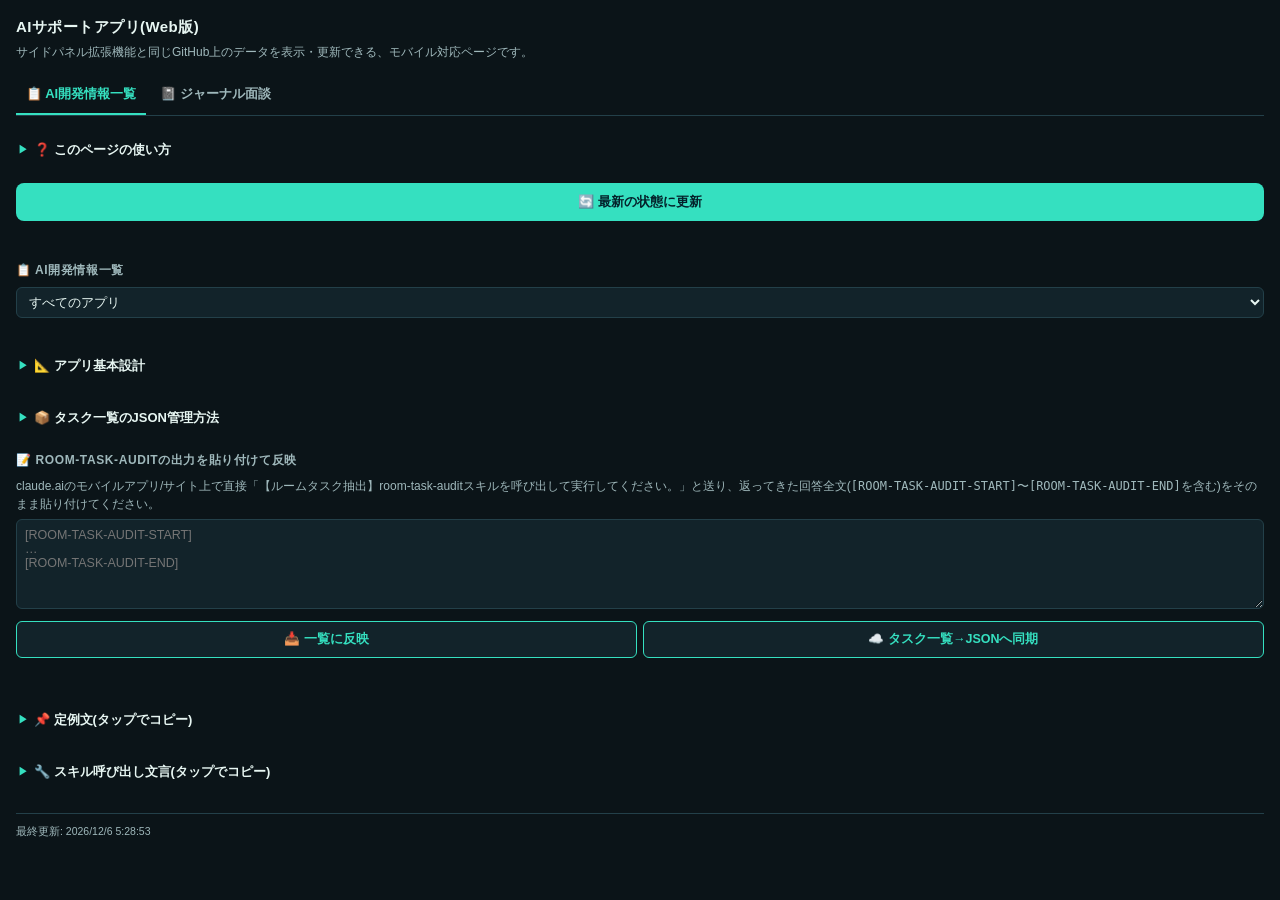
==== commit 766e532c: "room-task-audit解析: 引用フィールドの区切りを直線引用符依存からの脱却 ユーザー報告「タスク抽出ボタンを押すと、複数タスクがあるのに1つにまとまる」の 原因調査。parseAuditR" ====
--- a/webapp/index.html
+++ b/webapp/index.html
@@ -704,6 +704,16 @@
   // 改行分割ではなくグローバル正規表現で全件抽出する方式)。room-task-auditの
   // 出力をMarkdownとして描画・textContent抽出すると<li>間に改行が入らず複数件が
   // 1行に連結されることがあるため、改行の有無に依存しない実装にしている。
+  // 2026-10-17修正(不具合対応、sidepanel.jsと同じ修正をこちらにも適用): 引用
+  // フィールドを直線二重引用符"(.*?)"固定で区切っていたため、claude.aiの
+  // Markdown描画がタイポグラフィ変換で直線引用符を曲線引用符(""")へ置き換えると
+  // このリテラルが一致せず、内容側の遅延マッチが次項目以降まで伸び続けて複数項目が
+  // 1項目に併合される不具合があった。区切りを引用符ではなく次の「|」(不確実の前)に
+  // 変更し、前後の引用符はstripQuotes()で取り除く。
+  function stripQuotes(s) {
+    return (s || "").trim().replace(/^["'“‘]+|["'”’]+$/g, "");
+  }
+
   function parseAuditResponse(text) {
     const block = (text || "").match(/\[ROOM-TASK-AUDIT-START\]([\s\S]*?)\[ROOM-TASK-AUDIT-END\]/);
     if (!block) return null;
@@ -712,7 +722,7 @@
     // 2026-09-27追加、ユーザー指示: manager-room上では複数アプリの話がランダムに出るため、
     // room-task-auditが「リポジトリ」フィールドを付与する(sidepanel.jsと同じ仕様)。
     // 旧形式(このフィールドが無い監査結果)との後方互換のため任意(?:...)?にしている。
-    const itemRe = /種別:\s*(相談|未完了作業)\s*\|\s*(?:リポジトリ:\s*(.+?)\s*\|\s*)?内容:\s*(.+?)\s*\|\s*引用:\s*"(.*?)"\s*\|\s*不確実:\s*(はい|いいえ)/g;
+    const itemRe = /種別:\s*(相談|未完了作業)\s*\|\s*(?:リポジトリ:\s*(.+?)\s*\|\s*)?内容:\s*(.+?)\s*\|\s*引用:\s*(.+?)\s*\|\s*不確実:\s*(はい|いいえ)/g;
     const items = [];
     let m;
     while ((m = itemRe.exec(body)) !== null) {
@@ -720,7 +730,7 @@
         kind: m[1],
         repo: m[2] ? m[2].trim() : null,
         summary: m[3].trim(),
-        quote: m[4],
+        quote: stripQuotes(m[4]),
         uncertain: m[5] === "はい",
       });
     }
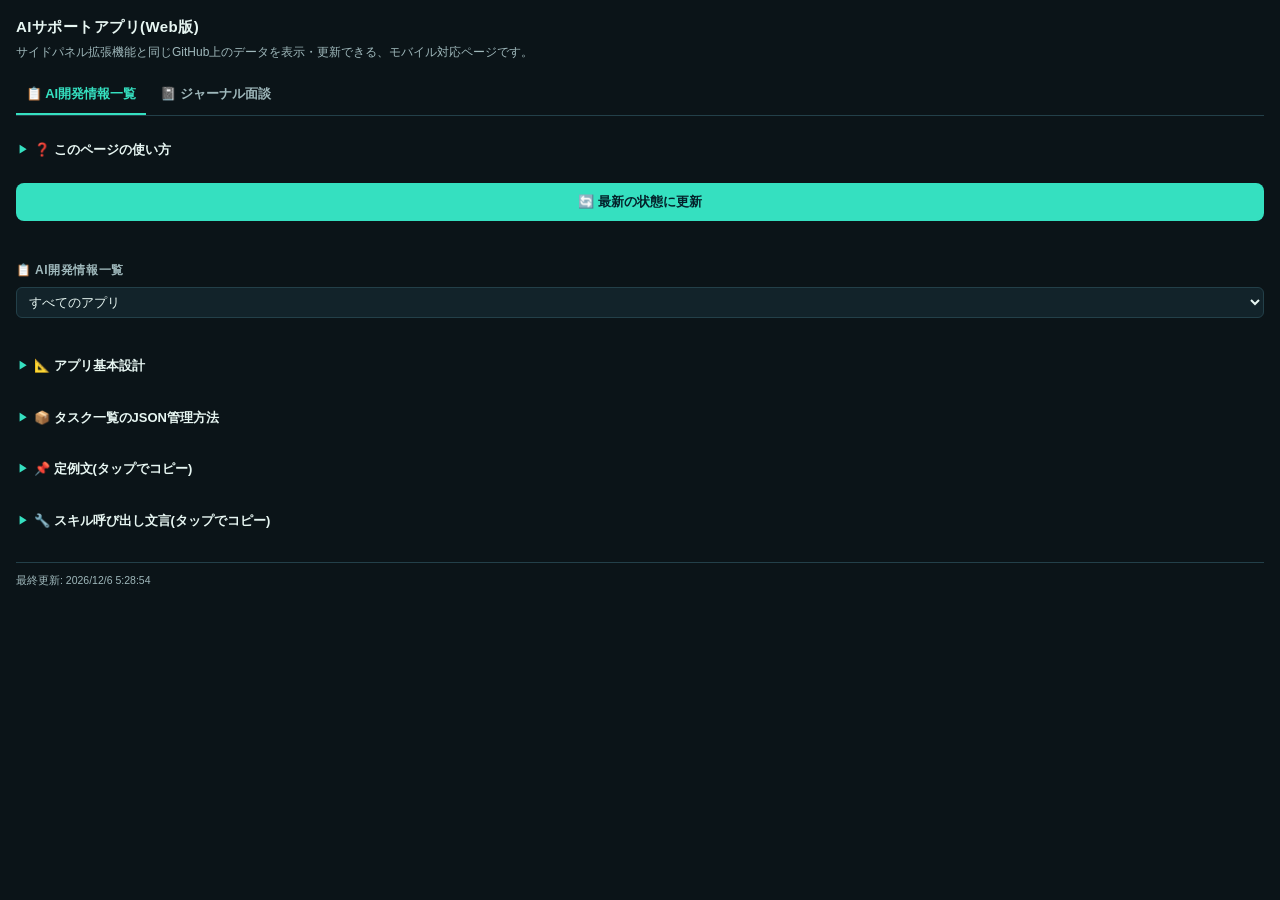
==== commit 0edfc337: "サイドパネル: ⌨️コマンド一覧タブを新設し、タスク抽出の表示を非表示に ユーザー指示(2026-11-21)「サイドアプリを改修しよう。タスク抽出の表示を非表示にして、 関連部分も今後似たアプリを作" ====
--- a/webapp/index.html
+++ b/webapp/index.html
@@ -438,7 +438,9 @@
     </div>
   </details>
 
-  <section>
+  <!-- 2026-11-21: タスク抽出(room-task-audit)の貼り付け欄は非表示(ユーザー指示)。処理は今後の参考に残す。
+       Claude Codeのルームは右の「計画」+深夜のtasks.json一括記録で代替。 -->
+  <section style="display:none;">
     <div class="section-title">📝 room-task-auditの出力を貼り付けて反映</div>
     <p class="sub" style="margin-bottom:6px;">claude.aiのモバイルアプリ/サイト上で直接「【ルームタスク抽出】room-task-auditスキルを呼び出して実行してください。」と送り、返ってきた回答全文(<code>[ROOM-TASK-AUDIT-START]〜[ROOM-TASK-AUDIT-END]</code>を含む)をそのまま貼り付けてください。</p>
     <textarea id="paste-audit" placeholder="[ROOM-TASK-AUDIT-START]&#10;…&#10;[ROOM-TASK-AUDIT-END]"></textarea>
